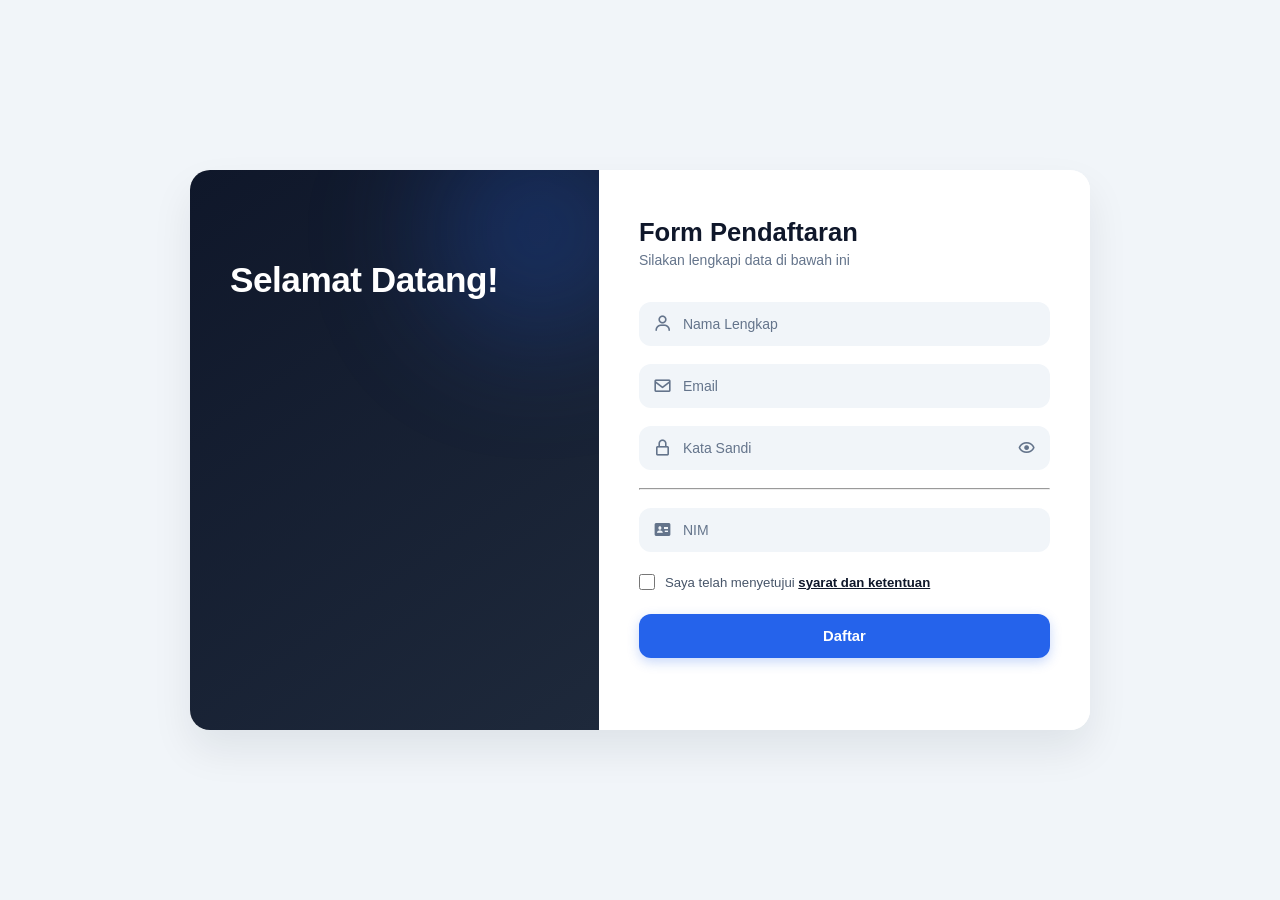
==== Pert4/index.html @ 4acb1014 "menambahkan file" ====
<!DOCTYPE html>
<html lang="id">
<head>
    <meta charset="UTF-8">
    <meta name="viewport" content="width=device-width, initial-scale=1.0">
    <title>Form Pendaftaran</title>
    <link rel="stylesheet" href="style.css">
    <link href='https://unpkg.com/boxicons@2.1.4/css/boxicons.min.css' rel='stylesheet' />
</head>
<body>
    <section class="FormSection">
        <div class="FormContainer">
            <!-- Sisi Kiri -->
            <div class="FormLeft">
                <div class="LeftContent">
                    <h1>Selamat Datang!</h1>
                </div>
            </div>

            <!-- Sisi Kanan -->
            <div class="FormRight">
                <div class="FrHeading">
                    <h1>Form Pendaftaran</h1>
                    <span>Silakan lengkapi data di bawah ini</span>
                </div>
                
                <form method="POST" action="informasi.html">
                    <div class="FormLabel FormNama">
                        <input class="InputName" type="text" name="name" id="name" placeholder=" " required>
                        <label for="name">Nama Lengkap</label>
                        <i class="InputIcon bx bx-user"></i>
                    </div>

                    <div class="FormLabel FormEmail">
                        <input id="InputEmail" class="InputEmail" type="email" name="email" placeholder=" " required>
                        <label for="InputEmail">Email</label>
                        <i class="InputIcon bx bx-envelope"></i>
                    </div>

                    <div class="FormLabel FormPassword">
                        <input id="InputPassword" class="InputPassword" type="password" name="password" placeholder=" " required>
                        <label for="InputPassword">Kata Sandi</label>
                        <i class="InputIcon bx bx-lock-alt"></i>
                        <i id="ShowPassword" class="bx bx-show"></i>
                    </div>

                    <hr>

                    <div class="FormLabel FormNIM">
                        <input id="InputNIM" class="InputNIM" type="text" name="nim" placeholder=" " required>
                        <label for="InputNIM">NIM</label>
                        <i class="InputIcon bx bxs-id-card"></i>
                    </div>

                    <div class="FormCheckbox">
                        <input type="checkbox" id="accept" name="accept" required>
                        <label for="accept">Saya telah menyetujui <a href="#">syarat dan ketentuan</a></label>
                    </div>

                    <button type="submit">Daftar</button>
                </form>
            </div>
        </div>
    </section>

    <script>
        const inputPassword = document.getElementById("InputPassword");
        const showPassword = document.getElementById("ShowPassword");

        showPassword.addEventListener("click", () => {
            if (inputPassword.type === "password") {
                inputPassword.type = "text";
                showPassword.classList.replace("bx-show", "bx-hide");
            } else {
                inputPassword.type = "password";
                showPassword.classList.replace("bx-hide", "bx-show");
            }
        });
    </script>
</body>
</html>
---- Pert4/style.css ----
* {
    margin: 0;
    padding: 0;
    box-sizing: border-box;
    font-family: 'Plus Jakarta Sans', sans-serif;
}

body {
    min-height: 100vh;
    display: flex;
    align-items: center;
    justify-content: center;
    background: #f1f5f9;
    padding: 20px;
}

.FormSection {
    width: 100%;
    max-width: 900px;
    background: #ffffff;
    border-radius: 20px;
    box-shadow: 0 20px 40px rgba(15, 23, 42, 0.08);
    overflow: hidden;
}

.FormContainer {
    display: flex;
    min-height: 560px;
}


.FormLeft {
    flex: 1;
    background: linear-gradient(145deg, #0f172a 0%, #1e293b 100%);
    padding: 48px 40px;
    display: flex;
    flex-direction: column;
    justify-content: space-between;
    color: #ffffff;
    position: relative;
    overflow: hidden;
}


.FormLeft::before {
    content: '';
    position: absolute;
    top: -50px;
    right: -50px;
    width: 220px;
    height: 220px;
    background: rgba(37, 99, 235, 0.25);
    filter: blur(60px);
    border-radius: 50%;
    pointer-events: none;
}

.LeftBadge {
    display: inline-flex;
    align-items: center;
    gap: 8px;
    background: rgba(255, 255, 255, 0.08);
    backdrop-filter: blur(10px);
    padding: 6px 14px;
    border-radius: 30px;
    font-size: 0.8rem;
    font-weight: 500;
    color: #93c5fd;
    width: fit-content;
}

.LeftContent {
    position: relative;
    z-index: 1;
    margin: 40px 0;
}

.LeftContent h1 {
    font-size: 2.2rem;
    font-weight: 700;
    line-height: 1.25;
    margin-bottom: 14px;
    color: #ffffff;
    letter-spacing: -0.5px;
}

.LeftContent p {
    color: #94a3b8;
    font-size: 0.925rem;
    line-height: 1.6;
}

.LeftFooter {
    font-size: 0.75rem;
    color: #64748b;
}

/* ================= SISI KANAN (Form Input) ================= */
.FormRight {
    flex: 1.25;
    padding: 48px 40px;
    display: flex;
    flex-direction: column;
    justify-content: space-between;
    background: #ffffff;
}

.FrHeading h1 {
    font-size: 1.6rem;
    color: #0f172a;
    font-weight: 700;
    margin-bottom: 4px;
}

.FrHeading span {
    color: #64748b;
    font-size: 0.875rem;
}

form {
    margin: 24px 0;
    display: flex;
    flex-direction: column;
    gap: 18px;
}

.FormLabel {
    position: relative;
    display: flex;
    align-items: center;
}

/* Input Tanpa Border */
.FormLabel input {
    width: 100%;
    padding: 14px 42px 14px 44px;
    border: none; /* Border dihilangkan */
    border-radius: 12px;
    font-size: 0.9rem;
    color: #0f172a;
    background: #f1f5f9; /* Warna background soft */
    outline: none;
    transition: all 0.2s ease;
}

.FormLabel input:focus {
    background: #e2e8f0;
    box-shadow: 0 0 0 3px rgba(37, 99, 235, 0.2);
}

.FormLabel label {
    position: absolute;
    left: 44px;
    color: #64748b;
    font-size: 0.875rem;
    pointer-events: none;
    transition: all 0.2s ease;
}

/* Floating Label yang Menyatu */
.FormLabel input:focus ~ label,
.FormLabel input:not(:placeholder-shown) ~ label {
    top: 4px;
    left: 44px;
    font-size: 0.68rem;
    font-weight: 600;
    color: #2563eb;
}

.FormLabel input:focus,
.FormLabel input:not(:placeholder-shown) {
    padding-top: 20px;
    padding-bottom: 8px;
}

/* Icon Styling */
.InputIcon {
    position: absolute;
    left: 14px;
    top: 50%;
    transform: translateY(-50%);
    font-size: 1.2rem;
    color: #64748b;
    transition: color 0.2s ease;
    pointer-events: none;
}

.FormLabel input:focus ~ .InputIcon {
    color: #2563eb;
}

#ShowPassword {
    position: absolute;
    right: 14px;
    top: 50%;
    transform: translateY(-50%);
    font-size: 1.2rem;
    color: #64748b;
    cursor: pointer;
    transition: color 0.2s ease;
}

#ShowPassword:hover {
    color: #0f172a;
}

.FormCheckbox {
    display: flex;
    align-items: center;
    gap: 10px;
    font-size: 0.825rem;
    color: #475569;
    margin-top: 4px;
}

.FormCheckbox input[type="checkbox"] {
    accent-color: #2563eb;
    width: 16px;
    height: 16px;
    cursor: pointer;
}

.FormCheckbox a {
    color: #0f172a;
    font-weight: 600;
    text-decoration: underline;
}

button[type="submit"] {
    width: 100%;
    padding: 14px;
    background: #2563eb;
    color: #ffffff;
    border: none;
    border-radius: 12px;
    font-size: 0.925rem;
    font-weight: 600;
    cursor: pointer;
    transition: all 0.2s ease;
    margin-top: 6px;
    box-shadow: 0 4px 12px rgba(37, 99, 235, 0.25);
}

button[type="submit"]:hover {
    background: #1d4ed8;
    box-shadow: 0 6px 16px rgba(37, 99, 235, 0.35);
}

button[type="submit"]:active {
    transform: scale(0.98);
}

.FrFooter {
    text-align: center;
    font-size: 0.8rem;
    color: #94a3b8;
}
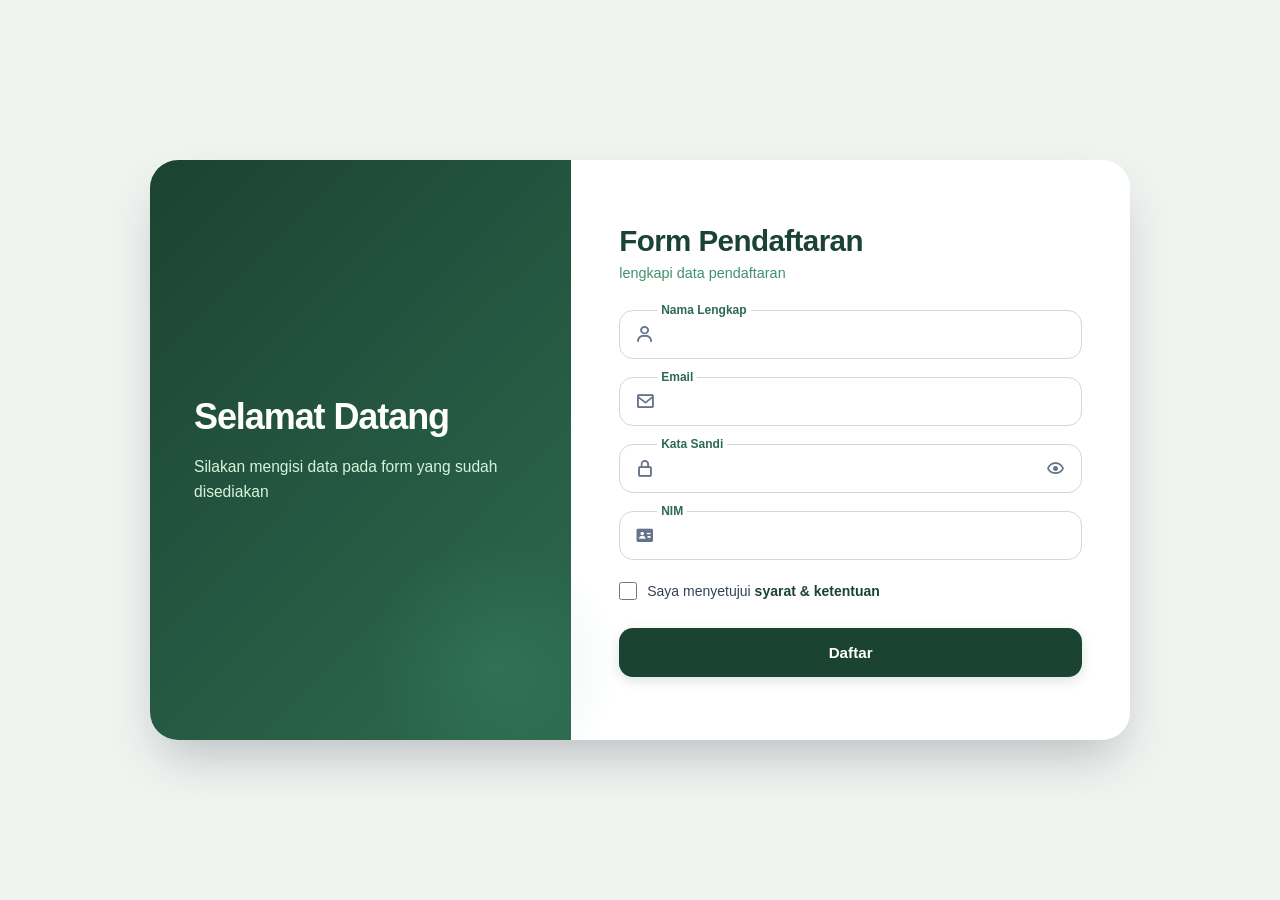
==== commit 8d522e87: "menambahkan style baru" ====
--- a/Pert4/index.html
+++ b/Pert4/index.html
@@ -10,51 +10,47 @@
 <body>
     <section class="FormSection">
         <div class="FormContainer">
-            <!-- Sisi Kiri -->
             <div class="FormLeft">
                 <div class="LeftContent">
-                    <h1>Selamat Datang!</h1>
+                    <h1>Selamat Datang</h1>
+                    <p>Silakan mengisi data pada form yang sudah disediakan</p>
                 </div>
             </div>
-
-            <!-- Sisi Kanan -->
             <div class="FormRight">
                 <div class="FrHeading">
                     <h1>Form Pendaftaran</h1>
-                    <span>Silakan lengkapi data di bawah ini</span>
+                    <span>lengkapi data pendaftaran</span>
                 </div>
                 
-                <form method="POST" action="informasi.html">
+                <form method="get" action="informasi.html">
                     <div class="FormLabel FormNama">
-                        <input class="InputName" type="text" name="name" id="name" placeholder=" " required>
+                        <input class="InputName" type="name" name="name" required>
                         <label for="name">Nama Lengkap</label>
                         <i class="InputIcon bx bx-user"></i>
                     </div>
 
                     <div class="FormLabel FormEmail">
-                        <input id="InputEmail" class="InputEmail" type="email" name="email" placeholder=" " required>
-                        <label for="InputEmail">Email</label>
+                        <input class="InputEmail" type="email" name="email" required>
+                        <label for="email">Email</label>
                         <i class="InputIcon bx bx-envelope"></i>
                     </div>
 
                     <div class="FormLabel FormPassword">
-                        <input id="InputPassword" class="InputPassword" type="password" name="password" placeholder=" " required>
-                        <label for="InputPassword">Kata Sandi</label>
+                        <input id="InputPassword" class="InputPassword" type="password" name="password" required>
+                        <label for="password">Kata Sandi</label>
                         <i class="InputIcon bx bx-lock-alt"></i>
                         <i id="ShowPassword" class="bx bx-show"></i>
                     </div>
 
-                    <hr>
-
                     <div class="FormLabel FormNIM">
-                        <input id="InputNIM" class="InputNIM" type="text" name="nim" placeholder=" " required>
-                        <label for="InputNIM">NIM</label>
+                        <input class="InputNIM" type="text" name="nim" required>
+                        <label for="nim">NIM</label>
                         <i class="InputIcon bx bxs-id-card"></i>
                     </div>
 
                     <div class="FormCheckbox">
                         <input type="checkbox" id="accept" name="accept" required>
-                        <label for="accept">Saya telah menyetujui <a href="#">syarat dan ketentuan</a></label>
+                        <label for="accept">Saya menyetujui <a href="#">syarat & ketentuan</a></label>
                     </div>
 
                     <button type="submit">Daftar</button>
--- a/Pert4/style.css
+++ b/Pert4/style.css
@@ -2,7 +2,7 @@
     margin: 0;
     padding: 0;
     box-sizing: border-box;
-    font-family: 'Plus Jakarta Sans', sans-serif;
+    font-family: apple-system, BlinkMacSystemFont, "Segoe UI", Roboto, Oxygen, Ubuntu, Cantarell, "Open Sans", "Helvetica Neue", sans-serif;
 }
 
 body {
@@ -10,248 +10,307 @@
     display: flex;
     align-items: center;
     justify-content: center;
-    background: #f1f5f9;
-    padding: 20px;
+    background: #f0f4f1;
+    color: #081c15;
+    padding: 24px;
 }
 
 .FormSection {
     width: 100%;
-    max-width: 900px;
+    max-width: 980px;
     background: #ffffff;
-    border-radius: 20px;
-    box-shadow: 0 20px 40px rgba(15, 23, 42, 0.08);
+    border-radius: 28px;
+    box-shadow: 0 25px 50px -12px rgba(15, 23, 42, 0.25);
     overflow: hidden;
 }
 
 .FormContainer {
     display: flex;
-    min-height: 560px;
-}
-
+    min-height: 580px;
+}
 
 .FormLeft {
-    flex: 1;
-    background: linear-gradient(145deg, #0f172a 0%, #1e293b 100%);
-    padding: 48px 40px;
+    flex: 0.9;
+    background: linear-gradient(135deg, #1b4332 0%, #2d6a4f 100%);
+    padding: 56px 44px;
     display: flex;
     flex-direction: column;
-    justify-content: space-between;
+    justify-content: center;
     color: #ffffff;
     position: relative;
-    overflow: hidden;
-}
-
-
-.FormLeft::before {
+}
+
+.FormLeft::after {
     content: '';
     position: absolute;
-    top: -50px;
+    width: 250px;
+    height: 250px;
+    background: radial-gradient(circle, rgba(82, 183, 136, 0.15) 0%, transparent 70%);
+    bottom: -50px;
     right: -50px;
-    width: 220px;
-    height: 220px;
-    background: rgba(37, 99, 235, 0.25);
-    filter: blur(60px);
-    border-radius: 50%;
     pointer-events: none;
 }
 
-.LeftBadge {
+.LeftContent h1, .LeftContent h2 {
+    font-size: 2.25rem;
+    font-weight: 800;
+    line-height: 1.2;
+    margin-bottom: 16px;
+    letter-spacing: -0.03em;
+    color: #ffffff;
+}
+
+.LeftContent p {
+    color: #d8f3dc;
+    font-size: 0.975rem;
+    line-height: 1.6;
+}
+
+.FormRight {
+    flex: 1.25;
+    padding: 56px 48px;
+    display: flex;
+    flex-direction: column;
+    justify-content: center;
+    background: #ffffff;
+    color: #081c15;
+}
+
+.FrHeading {
+    margin-bottom: 28px;
+}
+
+.FrHeading h1 {
+    font-size: 1.85rem;
+    color: #1b4332;
+    font-weight: 800;
+    letter-spacing: -0.02em;
+    margin-bottom: 6px;
+}
+
+.FrHeading span {
+    color: #40916c;
+    font-size: 0.9rem;
+    font-weight: 500;
+}
+
+form {
+    display: flex;
+    flex-direction: column;
+    gap: 18px;
+}
+
+.FormLabel {
+    position: relative;
+    display: flex;
+    align-items: center;
+}
+
+.FormLabel input {
+    width: 100%;
+    padding: 15px 44px 15px 46px;
+    border: 1.5px solid #d1d9d4;
+    border-radius: 14px;
+    font-size: 0.95rem;
+    color: #081c15;
+    background: #ffffff;
+    outline: none;
+    transition: all 0.2s cubic-bezier(0.4, 0, 0.2, 1);
+}
+
+.FormLabel input:focus {
+    border-color: #2d6a4f;
+    box-shadow: 0 0 0 4px rgba(45, 106, 79, 0.1);
+}
+
+.FormLabel label {
+    position: absolute;
+    left: 46px;
+    color: #64748b;
+    font-size: 0.9rem;
+    pointer-events: none;
+    transition: all 0.2s cubic-bezier(0.4, 0, 0.2, 1);
+    background: #ffffff;
+    padding: 0 4px;
+}
+
+.FormLabel input:focus ~ label,
+.FormLabel input:not(:placeholder-shown) ~ label {
+    top: 0;
+    left: 38px;
+    font-size: 0.75rem;
+    font-weight: 700;
+    color: #2d6a4f;
+    transform: translateY(-50%);
+}
+
+.FormLabel input:focus,
+.FormLabel input:not(:placeholder-shown) {
+    padding-top: 15px;
+    padding-bottom: 15px;
+}
+
+.InputIcon {
+    position: absolute;
+    left: 16px;
+    top: 50%;
+    transform: translateY(-50%);
+    font-size: 1.25rem;
+    color: #64748b;
+    pointer-events: none;
+    transition: color 0.2s ease;
+}
+
+.FormLabel input:focus ~ .InputIcon {
+    color: #2d6a4f;
+}
+
+#ShowPassword {
+    position: absolute;
+    right: 16px;
+    top: 50%;
+    transform: translateY(-50%);
+    font-size: 1.25rem;
+    color: #64748b;
+    cursor: pointer;
+    transition: color 0.2s ease;
+}
+
+#ShowPassword:hover {
+    color: #1b4332;
+}
+
+.FormCheckbox {
+    display: flex;
+    align-items: center;
+    gap: 10px;
+    font-size: 0.875rem;
+    color: #334155;
+    margin: 4px 0;
+}
+
+.FormCheckbox input[type="checkbox"] {
+    accent-color: #1b4332;
+    width: 18px;
+    height: 18px;
+    cursor: pointer;
+    border-radius: 4px;
+}
+
+.FormCheckbox a {
+    color: #1b4332;
+    font-weight: 600;
+    text-decoration: none;
+}
+
+.FormCheckbox a:hover {
+    text-decoration: underline;
+}
+
+button[type="submit"] {
+    width: 100%;
+    padding: 16px;
+    background: #1b4332;
+    color: #ffffff;
+    border: none;
+    border-radius: 14px;
+    font-size: 0.95rem;
+    font-weight: 700;
+    cursor: pointer;
+    transition: all 0.2s cubic-bezier(0.4, 0, 0.2, 1);
+    margin-top: 6px;
+    box-shadow: 0 4px 12px rgba(27, 67, 50, 0.15);
+}
+
+button[type="submit"]:hover {
+    background: #2d6a4f;
+    transform: translateY(-1px);
+    box-shadow: 0 6px 16px rgba(27, 67, 50, 0.25);
+}
+
+button[type="submit"]:active {
+    transform: translateY(0);
+}
+
+.InfoTable {
+    width: 100%;
+    border-collapse: separate;
+    border-spacing: 0 8px;
+    margin: 16px 0;
+    font-size: 0.925rem;
+}
+
+.InfoTable th {
+    color: #40916c;
+    font-weight: 700;
+    font-size: 0.75rem;
+    text-transform: uppercase;
+    letter-spacing: 0.05em;
+    padding: 0 12px 4px;
+    text-align: left;
+}
+
+.InfoTable td {
+    padding: 14px 16px;
+    background: #f8faf9;
+    border-top: 1px solid #e2e8e4;
+    border-bottom: 1px solid #e2e8e4;
+}
+
+.InfoTable tr td:first-child {
+    border-left: 1px solid #e2e8e4;
+    border-radius: 12px 0 0 12px;
+    font-weight: 600;
+    color: #1b4332;
+    width: 35%;
+}
+
+.InfoTable tr td:last-child {
+    border-right: 1px solid #e2e8e4;
+    border-radius: 0 12px 12px 0;
+    color: #081c15;
+}
+
+.InfoTable td i {
+    margin-right: 8px;
+    color: #2d6a4f;
+}
+
+.info-box {
+    background: #f8faf9;
+    border: 1px solid #e2e8e4;
+    border-left: 4px solid #52b788;
+    padding: 18px;
+    border-radius: 12px;
+    margin-top: 16px;
+}
+
+.info-box h3 {
+    font-size: 0.95rem;
+    color: #1b4332;
+    font-weight: 700;
+    margin-bottom: 6px;
+}
+
+.info-box p {
+    font-size: 0.875rem;
+    color: #40916c;
+    margin-bottom: 3px;
+}
+
+.back-button {
     display: inline-flex;
     align-items: center;
     gap: 8px;
-    background: rgba(255, 255, 255, 0.08);
-    backdrop-filter: blur(10px);
-    padding: 6px 14px;
-    border-radius: 30px;
-    font-size: 0.8rem;
-    font-weight: 500;
-    color: #93c5fd;
-    width: fit-content;
-}
-
-.LeftContent {
-    position: relative;
-    z-index: 1;
-    margin: 40px 0;
-}
-
-.LeftContent h1 {
-    font-size: 2.2rem;
-    font-weight: 700;
-    line-height: 1.25;
-    margin-bottom: 14px;
-    color: #ffffff;
-    letter-spacing: -0.5px;
-}
-
-.LeftContent p {
-    color: #94a3b8;
-    font-size: 0.925rem;
-    line-height: 1.6;
-}
-
-.LeftFooter {
-    font-size: 0.75rem;
-    color: #64748b;
-}
-
-/* ================= SISI KANAN (Form Input) ================= */
-.FormRight {
-    flex: 1.25;
-    padding: 48px 40px;
-    display: flex;
-    flex-direction: column;
-    justify-content: space-between;
-    background: #ffffff;
-}
-
-.FrHeading h1 {
-    font-size: 1.6rem;
-    color: #0f172a;
-    font-weight: 700;
-    margin-bottom: 4px;
-}
-
-.FrHeading span {
-    color: #64748b;
-    font-size: 0.875rem;
-}
-
-form {
-    margin: 24px 0;
-    display: flex;
-    flex-direction: column;
-    gap: 18px;
-}
-
-.FormLabel {
-    position: relative;
-    display: flex;
-    align-items: center;
-}
-
-/* Input Tanpa Border */
-.FormLabel input {
-    width: 100%;
-    padding: 14px 42px 14px 44px;
-    border: none; /* Border dihilangkan */
-    border-radius: 12px;
+    margin-top: 24px;
+    color: #1b4332;
+    text-decoration: none;
+    font-weight: 700;
     font-size: 0.9rem;
-    color: #0f172a;
-    background: #f1f5f9; /* Warna background soft */
-    outline: none;
-    transition: all 0.2s ease;
-}
-
-.FormLabel input:focus {
-    background: #e2e8f0;
-    box-shadow: 0 0 0 3px rgba(37, 99, 235, 0.2);
-}
-
-.FormLabel label {
-    position: absolute;
-    left: 44px;
-    color: #64748b;
-    font-size: 0.875rem;
-    pointer-events: none;
-    transition: all 0.2s ease;
-}
-
-/* Floating Label yang Menyatu */
-.FormLabel input:focus ~ label,
-.FormLabel input:not(:placeholder-shown) ~ label {
-    top: 4px;
-    left: 44px;
-    font-size: 0.68rem;
-    font-weight: 600;
-    color: #2563eb;
-}
-
-.FormLabel input:focus,
-.FormLabel input:not(:placeholder-shown) {
-    padding-top: 20px;
-    padding-bottom: 8px;
-}
-
-/* Icon Styling */
-.InputIcon {
-    position: absolute;
-    left: 14px;
-    top: 50%;
-    transform: translateY(-50%);
-    font-size: 1.2rem;
-    color: #64748b;
     transition: color 0.2s ease;
-    pointer-events: none;
-}
-
-.FormLabel input:focus ~ .InputIcon {
-    color: #2563eb;
-}
-
-#ShowPassword {
-    position: absolute;
-    right: 14px;
-    top: 50%;
-    transform: translateY(-50%);
-    font-size: 1.2rem;
-    color: #64748b;
-    cursor: pointer;
-    transition: color 0.2s ease;
-}
-
-#ShowPassword:hover {
-    color: #0f172a;
-}
-
-.FormCheckbox {
-    display: flex;
-    align-items: center;
-    gap: 10px;
-    font-size: 0.825rem;
-    color: #475569;
-    margin-top: 4px;
-}
-
-.FormCheckbox input[type="checkbox"] {
-    accent-color: #2563eb;
-    width: 16px;
-    height: 16px;
-    cursor: pointer;
-}
-
-.FormCheckbox a {
-    color: #0f172a;
-    font-weight: 600;
-    text-decoration: underline;
-}
-
-button[type="submit"] {
-    width: 100%;
-    padding: 14px;
-    background: #2563eb;
-    color: #ffffff;
-    border: none;
-    border-radius: 12px;
-    font-size: 0.925rem;
-    font-weight: 600;
-    cursor: pointer;
-    transition: all 0.2s ease;
-    margin-top: 6px;
-    box-shadow: 0 4px 12px rgba(37, 99, 235, 0.25);
-}
-
-button[type="submit"]:hover {
-    background: #1d4ed8;
-    box-shadow: 0 6px 16px rgba(37, 99, 235, 0.35);
-}
-
-button[type="submit"]:active {
-    transform: scale(0.98);
-}
-
-.FrFooter {
-    text-align: center;
-    font-size: 0.8rem;
-    color: #94a3b8;
-}
+}
+
+.back-button:hover {
+    color: #2d6a4f;
+}
+
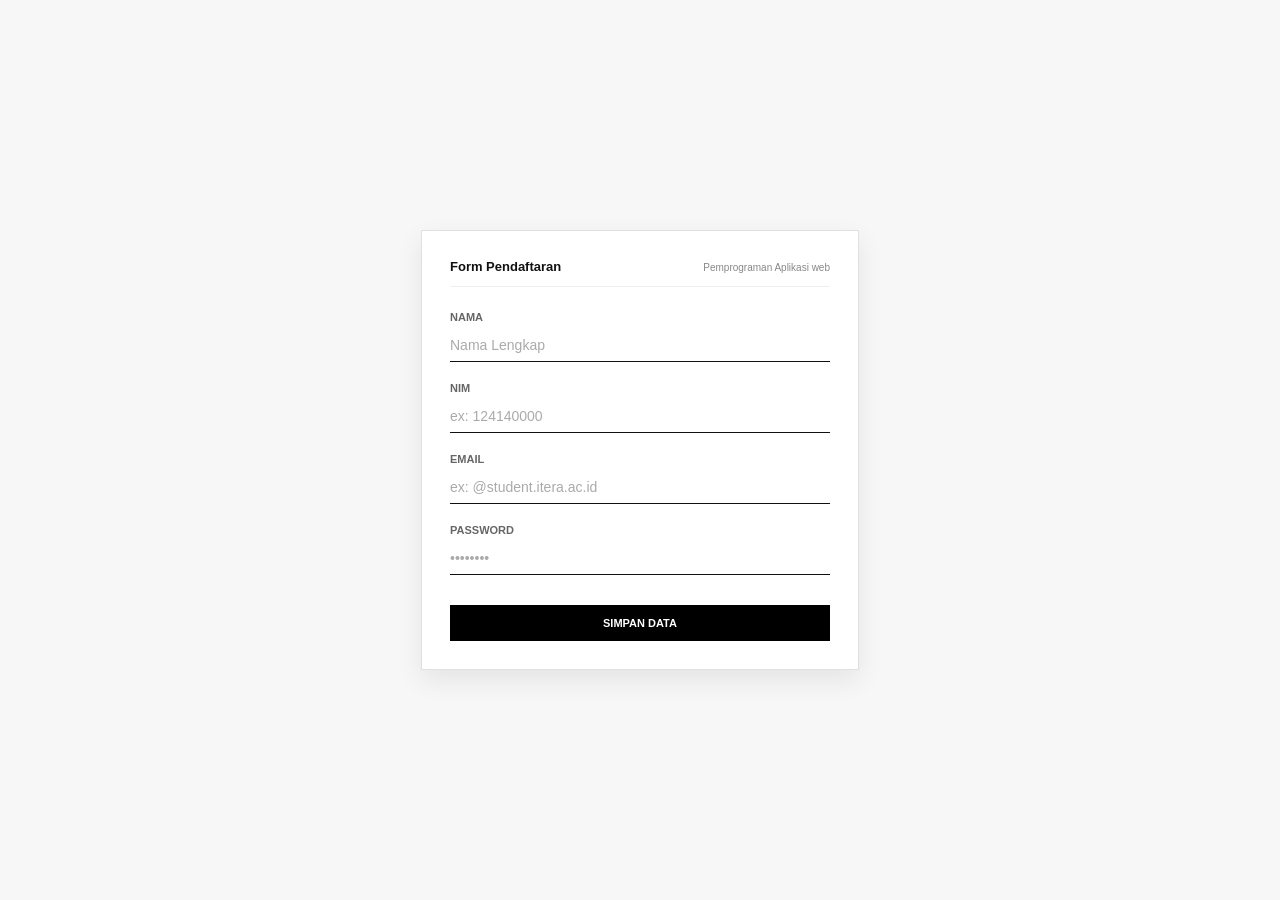
==== commit fe9db917: "menambahkan file tugas 4" ====
--- a/Pert4/index.html
+++ b/Pert4/index.html
@@ -1,77 +1,43 @@
 <!DOCTYPE html>
 <html lang="id">
 <head>
-    <meta charset="UTF-8">
-    <meta name="viewport" content="width=device-width, initial-scale=1.0">
-    <title>Form Pendaftaran</title>
-    <link rel="stylesheet" href="style.css">
-    <link href='https://unpkg.com/boxicons@2.1.4/css/boxicons.min.css' rel='stylesheet' />
+  <meta charset="UTF-8">
+  <meta name="viewport" content="width=device-width, initial-scale=1.0">
+  <title>Form Pendaftaran</title>
+  <link rel="stylesheet" href="style.css">
 </head>
 <body>
-    <section class="FormSection">
-        <div class="FormContainer">
-            <div class="FormLeft">
-                <div class="LeftContent">
-                    <h1>Selamat Datang</h1>
-                    <p>Silakan mengisi data pada form yang sudah disediakan</p>
-                </div>
-            </div>
-            <div class="FormRight">
-                <div class="FrHeading">
-                    <h1>Form Pendaftaran</h1>
-                    <span>lengkapi data pendaftaran</span>
-                </div>
-                
-                <form method="get" action="informasi.html">
-                    <div class="FormLabel FormNama">
-                        <input class="InputName" type="name" name="name" required>
-                        <label for="name">Nama Lengkap</label>
-                        <i class="InputIcon bx bx-user"></i>
-                    </div>
 
-                    <div class="FormLabel FormEmail">
-                        <input class="InputEmail" type="email" name="email" required>
-                        <label for="email">Email</label>
-                        <i class="InputIcon bx bx-envelope"></i>
-                    </div>
+  <div class="card">
+    <div class="card-header">
+      <h2 id="form-title">Form Pendaftaran</h2>
+      <span class="sub-header">Pemprograman Aplikasi web</span>
+    </div>
 
-                    <div class="FormLabel FormPassword">
-                        <input id="InputPassword" class="InputPassword" type="password" name="password" required>
-                        <label for="password">Kata Sandi</label>
-                        <i class="InputIcon bx bx-lock-alt"></i>
-                        <i id="ShowPassword" class="bx bx-show"></i>
-                    </div>
+    <form action="informasi.html" method="GET">
+      <div class="form-group">
+        <label for="nama">NAMA</label>
+        <input type="text" id="nama" name="nama" placeholder="Nama Lengkap" required>
+      </div>
 
-                    <div class="FormLabel FormNIM">
-                        <input class="InputNIM" type="text" name="nim" required>
-                        <label for="nim">NIM</label>
-                        <i class="InputIcon bx bxs-id-card"></i>
-                    </div>
+      <div class="form-group">
+        <label for="nim">NIM</label>
+        <input type="text" id="nim" name="nim" placeholder="ex: 124140000" required>
+      </div>
 
-                    <div class="FormCheckbox">
-                        <input type="checkbox" id="accept" name="accept" required>
-                        <label for="accept">Saya menyetujui <a href="#">syarat & ketentuan</a></label>
-                    </div>
+      <div class="form-group">
+        <label for="email">EMAIL</label>
+        <input type="email" id="email" name="email" placeholder="ex: @student.itera.ac.id" required>
+      </div>
 
-                    <button type="submit">Daftar</button>
-                </form>
-            </div>
-        </div>
-    </section>
+      <div class="form-group">
+        <label for="password">PASSWORD</label>
+        <input type="password" id="password" name="password" placeholder="••••••••" required>
+      </div>
 
-    <script>
-        const inputPassword = document.getElementById("InputPassword");
-        const showPassword = document.getElementById("ShowPassword");
+      <button type="submit" id="btn-submit">SIMPAN DATA</button>
+    </form>
+  </div>
 
-        showPassword.addEventListener("click", () => {
-            if (inputPassword.type === "password") {
-                inputPassword.type = "text";
-                showPassword.classList.replace("bx-show", "bx-hide");
-            } else {
-                inputPassword.type = "password";
-                showPassword.classList.replace("bx-hide", "bx-show");
-            }
-        });
-    </script>
 </body>
 </html>
--- a/Pert4/style.css
+++ b/Pert4/style.css
@@ -1,316 +1,154 @@
-* {
-    margin: 0;
-    padding: 0;
-    box-sizing: border-box;
-    font-family: apple-system, BlinkMacSystemFont, "Segoe UI", Roboto, Oxygen, Ubuntu, Cantarell, "Open Sans", "Helvetica Neue", sans-serif;
+body {
+  font-family: Arial, sans-serif;
+  background-color: #f7f7f8;
+  color: #111111;
+  margin: 0;
+  min-height: 100vh;
+  display: flex;
+  justify-content: center;
+  align-items: center;
 }
 
-body {
-    min-height: 100vh;
-    display: flex;
-    align-items: center;
-    justify-content: center;
-    background: #f0f4f1;
-    color: #081c15;
-    padding: 24px;
+label {
+  display: block;
+  font-size: 11px;
+  font-weight: bold;
+  color: #666666;
+  margin-bottom: 6px;
 }
 
-.FormSection {
-    width: 100%;
-    max-width: 980px;
-    background: #ffffff;
-    border-radius: 28px;
-    box-shadow: 0 25px 50px -12px rgba(15, 23, 42, 0.25);
-    overflow: hidden;
+table {
+  width: 100%;
+  border-collapse: collapse;
+  margin: 16px 0;
+}
+
+th, td {
+  padding: 10px 8px;
+  text-align: left;
+  border-bottom: 1px solid #e5e5e5;
+  font-size: 13px;
+}
+
+th {
+  font-size: 11px;
+  color: #666666;
+  border-bottom: 2px solid #111111;
+}
+
+.card {
+  background-color: #ffffff;
+  border: 1px solid #e0e0e0;
+  box-shadow: 0 10px 25px rgba(0, 0, 0, 0.08);
+  padding: 28px;
+  width: 380px;
+}
+
+.card-header {
+  display: flex;
+  justify-content: space-between;
+  align-items: baseline;
+  border-bottom: 1px solid #eeeeee;
+  padding-bottom: 12px;
+  margin-bottom: 24px;
+}
+
+.sub-header {
+  font-size: 10px;
+  color: #888888;
+}
+
+.form-group {
+  margin-bottom: 20px;
+}
+
+.form-group input {
+  width: 100%;
+  padding: 8px 0;
+  border: none;
+  border-bottom: 1px solid #111111;
+  background: transparent;
+  font-size: 14px;
+  outline: none;
+  box-sizing: border-box;
+}
+
+.form-group input::placeholder {
+  color: #aaaaaa;
 }
 
 .FormContainer {
-    display: flex;
-    min-height: 580px;
+  display: flex;
+  background-color: #ffffff;
+  border: 1px solid #e0e0e0;
+  box-shadow: 0 10px 25px rgba(0, 0, 0, 0.06);
+  width: 650px;
 }
 
 .FormLeft {
-    flex: 0.9;
-    background: linear-gradient(135deg, #1b4332 0%, #2d6a4f 100%);
-    padding: 56px 44px;
-    display: flex;
-    flex-direction: column;
-    justify-content: center;
-    color: #ffffff;
-    position: relative;
+  background-color: #111111;
+  color: #ffffff;
+  padding: 32px 24px;
+  width: 35%;
+  display: flex;
+  align-items: center;
 }
 
-.FormLeft::after {
-    content: '';
-    position: absolute;
-    width: 250px;
-    height: 250px;
-    background: radial-gradient(circle, rgba(82, 183, 136, 0.15) 0%, transparent 70%);
-    bottom: -50px;
-    right: -50px;
-    pointer-events: none;
+.LeftContent h2 { font-size: 16px; margin: 0 0 8px 0; }
+.LeftContent p { font-size: 12px; color: #aaaaaa; margin: 0; }
+
+.FormRight {
+  padding: 32px 24px;
+  width: 65%;
 }
 
-.LeftContent h1, .LeftContent h2 {
-    font-size: 2.25rem;
-    font-weight: 800;
-    line-height: 1.2;
-    margin-bottom: 16px;
-    letter-spacing: -0.03em;
-    color: #ffffff;
+.FrHeading h1 { font-size: 16px; margin: 0; }
+.FrHeading span { font-size: 11px; color: #888888; display: block; margin-bottom: 12px; }
+
+.info-box {
+  background-color: #f7f7f8;
+  border: 1px solid #e5e5e5;
+  padding: 12px;
+  margin-bottom: 20px;
+  font-size: 12px;
 }
 
-.LeftContent p {
-    color: #d8f3dc;
-    font-size: 0.975rem;
-    line-height: 1.6;
-}
-
-.FormRight {
-    flex: 1.25;
-    padding: 56px 48px;
-    display: flex;
-    flex-direction: column;
-    justify-content: center;
-    background: #ffffff;
-    color: #081c15;
-}
-
-.FrHeading {
-    margin-bottom: 28px;
-}
-
-.FrHeading h1 {
-    font-size: 1.85rem;
-    color: #1b4332;
-    font-weight: 800;
-    letter-spacing: -0.02em;
-    margin-bottom: 6px;
-}
-
-.FrHeading span {
-    color: #40916c;
-    font-size: 0.9rem;
-    font-weight: 500;
-}
-
-form {
-    display: flex;
-    flex-direction: column;
-    gap: 18px;
-}
-
-.FormLabel {
-    position: relative;
-    display: flex;
-    align-items: center;
-}
-
-.FormLabel input {
-    width: 100%;
-    padding: 15px 44px 15px 46px;
-    border: 1.5px solid #d1d9d4;
-    border-radius: 14px;
-    font-size: 0.95rem;
-    color: #081c15;
-    background: #ffffff;
-    outline: none;
-    transition: all 0.2s cubic-bezier(0.4, 0, 0.2, 1);
-}
-
-.FormLabel input:focus {
-    border-color: #2d6a4f;
-    box-shadow: 0 0 0 4px rgba(45, 106, 79, 0.1);
-}
-
-.FormLabel label {
-    position: absolute;
-    left: 46px;
-    color: #64748b;
-    font-size: 0.9rem;
-    pointer-events: none;
-    transition: all 0.2s cubic-bezier(0.4, 0, 0.2, 1);
-    background: #ffffff;
-    padding: 0 4px;
-}
-
-.FormLabel input:focus ~ label,
-.FormLabel input:not(:placeholder-shown) ~ label {
-    top: 0;
-    left: 38px;
-    font-size: 0.75rem;
-    font-weight: 700;
-    color: #2d6a4f;
-    transform: translateY(-50%);
-}
-
-.FormLabel input:focus,
-.FormLabel input:not(:placeholder-shown) {
-    padding-top: 15px;
-    padding-bottom: 15px;
-}
-
-.InputIcon {
-    position: absolute;
-    left: 16px;
-    top: 50%;
-    transform: translateY(-50%);
-    font-size: 1.25rem;
-    color: #64748b;
-    pointer-events: none;
-    transition: color 0.2s ease;
-}
-
-.FormLabel input:focus ~ .InputIcon {
-    color: #2d6a4f;
-}
-
-#ShowPassword {
-    position: absolute;
-    right: 16px;
-    top: 50%;
-    transform: translateY(-50%);
-    font-size: 1.25rem;
-    color: #64748b;
-    cursor: pointer;
-    transition: color 0.2s ease;
-}
-
-#ShowPassword:hover {
-    color: #1b4332;
-}
-
-.FormCheckbox {
-    display: flex;
-    align-items: center;
-    gap: 10px;
-    font-size: 0.875rem;
-    color: #334155;
-    margin: 4px 0;
-}
-
-.FormCheckbox input[type="checkbox"] {
-    accent-color: #1b4332;
-    width: 18px;
-    height: 18px;
-    cursor: pointer;
-    border-radius: 4px;
-}
-
-.FormCheckbox a {
-    color: #1b4332;
-    font-weight: 600;
-    text-decoration: none;
-}
-
-.FormCheckbox a:hover {
-    text-decoration: underline;
-}
-
-button[type="submit"] {
-    width: 100%;
-    padding: 16px;
-    background: #1b4332;
-    color: #ffffff;
-    border: none;
-    border-radius: 14px;
-    font-size: 0.95rem;
-    font-weight: 700;
-    cursor: pointer;
-    transition: all 0.2s cubic-bezier(0.4, 0, 0.2, 1);
-    margin-top: 6px;
-    box-shadow: 0 4px 12px rgba(27, 67, 50, 0.15);
-}
-
-button[type="submit"]:hover {
-    background: #2d6a4f;
-    transform: translateY(-1px);
-    box-shadow: 0 6px 16px rgba(27, 67, 50, 0.25);
-}
-
-button[type="submit"]:active {
-    transform: translateY(0);
-}
-
-.InfoTable {
-    width: 100%;
-    border-collapse: separate;
-    border-spacing: 0 8px;
-    margin: 16px 0;
-    font-size: 0.925rem;
-}
-
-.InfoTable th {
-    color: #40916c;
-    font-weight: 700;
-    font-size: 0.75rem;
-    text-transform: uppercase;
-    letter-spacing: 0.05em;
-    padding: 0 12px 4px;
-    text-align: left;
-}
-
-.InfoTable td {
-    padding: 14px 16px;
-    background: #f8faf9;
-    border-top: 1px solid #e2e8e4;
-    border-bottom: 1px solid #e2e8e4;
-}
-
-.InfoTable tr td:first-child {
-    border-left: 1px solid #e2e8e4;
-    border-radius: 12px 0 0 12px;
-    font-weight: 600;
-    color: #1b4332;
-    width: 35%;
-}
-
-.InfoTable tr td:last-child {
-    border-right: 1px solid #e2e8e4;
-    border-radius: 0 12px 12px 0;
-    color: #081c15;
-}
-
-.InfoTable td i {
-    margin-right: 8px;
-    color: #2d6a4f;
-}
-
-.info-box {
-    background: #f8faf9;
-    border: 1px solid #e2e8e4;
-    border-left: 4px solid #52b788;
-    padding: 18px;
-    border-radius: 12px;
-    margin-top: 16px;
-}
-
-.info-box h3 {
-    font-size: 0.95rem;
-    color: #1b4332;
-    font-weight: 700;
-    margin-bottom: 6px;
-}
-
-.info-box p {
-    font-size: 0.875rem;
-    color: #40916c;
-    margin-bottom: 3px;
-}
+.info-box h3 { margin: 0 0 6px 0; font-size: 11px; }
+.info-box p { margin: 2px 0; color: #444444; }
 
 .back-button {
-    display: inline-flex;
-    align-items: center;
-    gap: 8px;
-    margin-top: 24px;
-    color: #1b4332;
-    text-decoration: none;
-    font-weight: 700;
-    font-size: 0.9rem;
-    transition: color 0.2s ease;
+  display: inline-block;
+  font-size: 11px;
+  font-weight: bold;
+  color: #111111;
+  text-decoration: none;
+  padding: 10px 16px;
+  border: 1px solid #111111;
 }
 
 .back-button:hover {
-    color: #2d6a4f;
+  background-color: #111111;
+  color: #ffffff;
 }
 
+#form-title {
+  font-size: 13px;
+  font-weight: bold;
+  margin: 0;
+}
+
+#btn-submit {
+  width: 100%;
+  padding: 12px;
+  background-color: #000000;
+  color: #ffffff;
+  border: none;
+  font-size: 11px;
+  font-weight: bold;
+  cursor: pointer;
+  margin-top: 10px;
+}
+
+#btn-submit:hover {
+  opacity: 0.85;
+}
